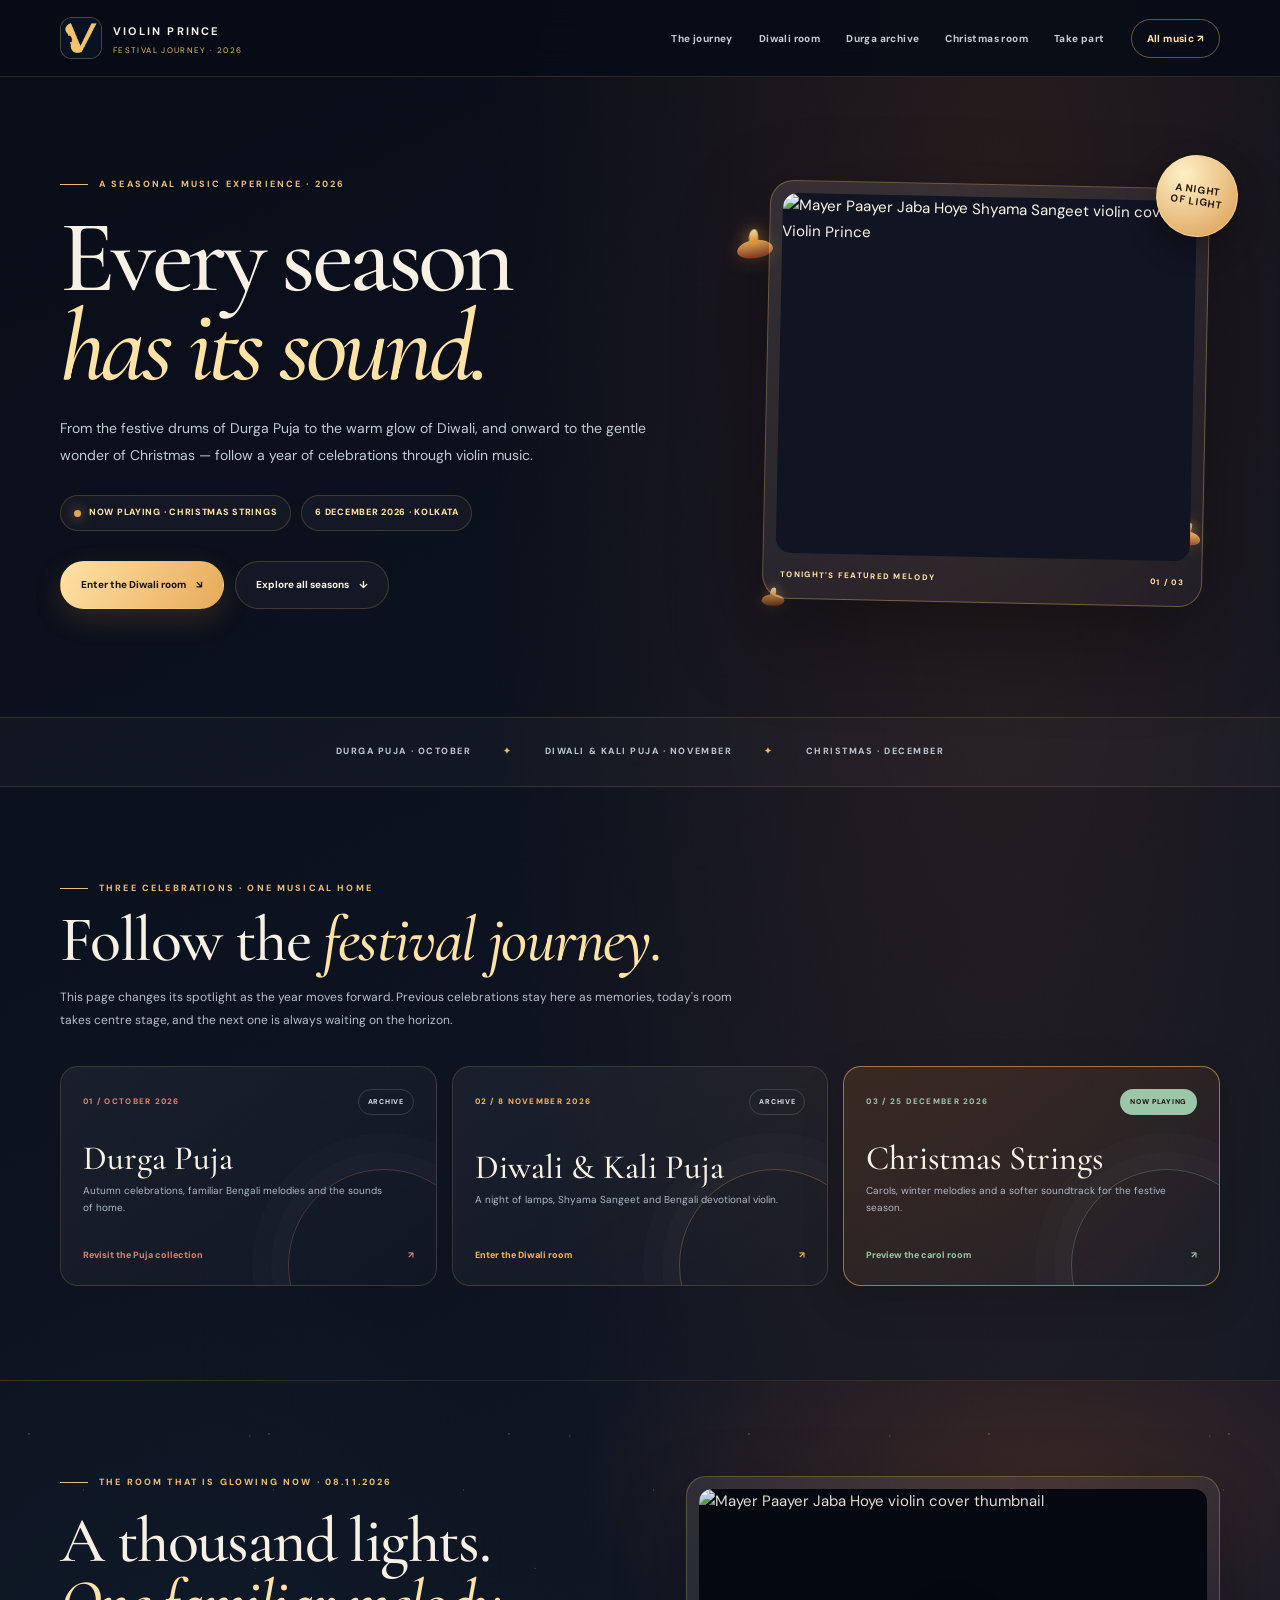
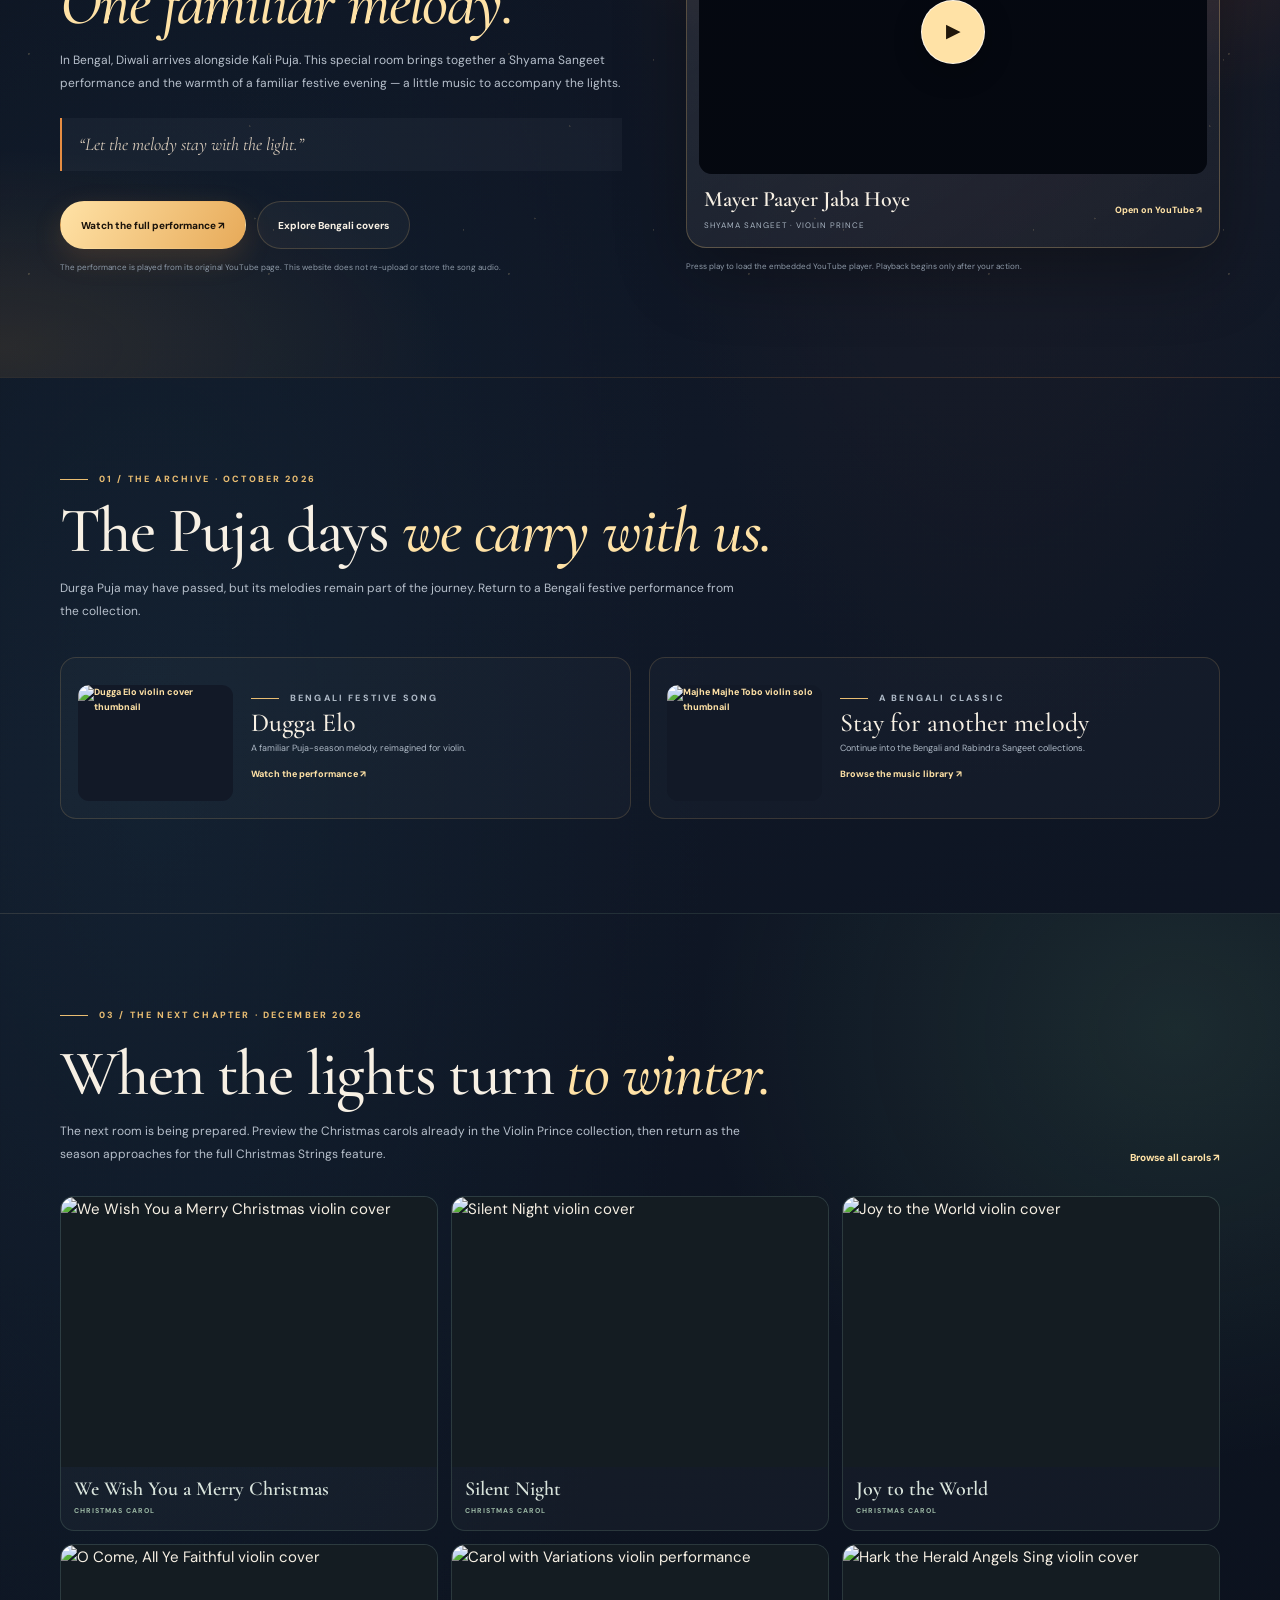
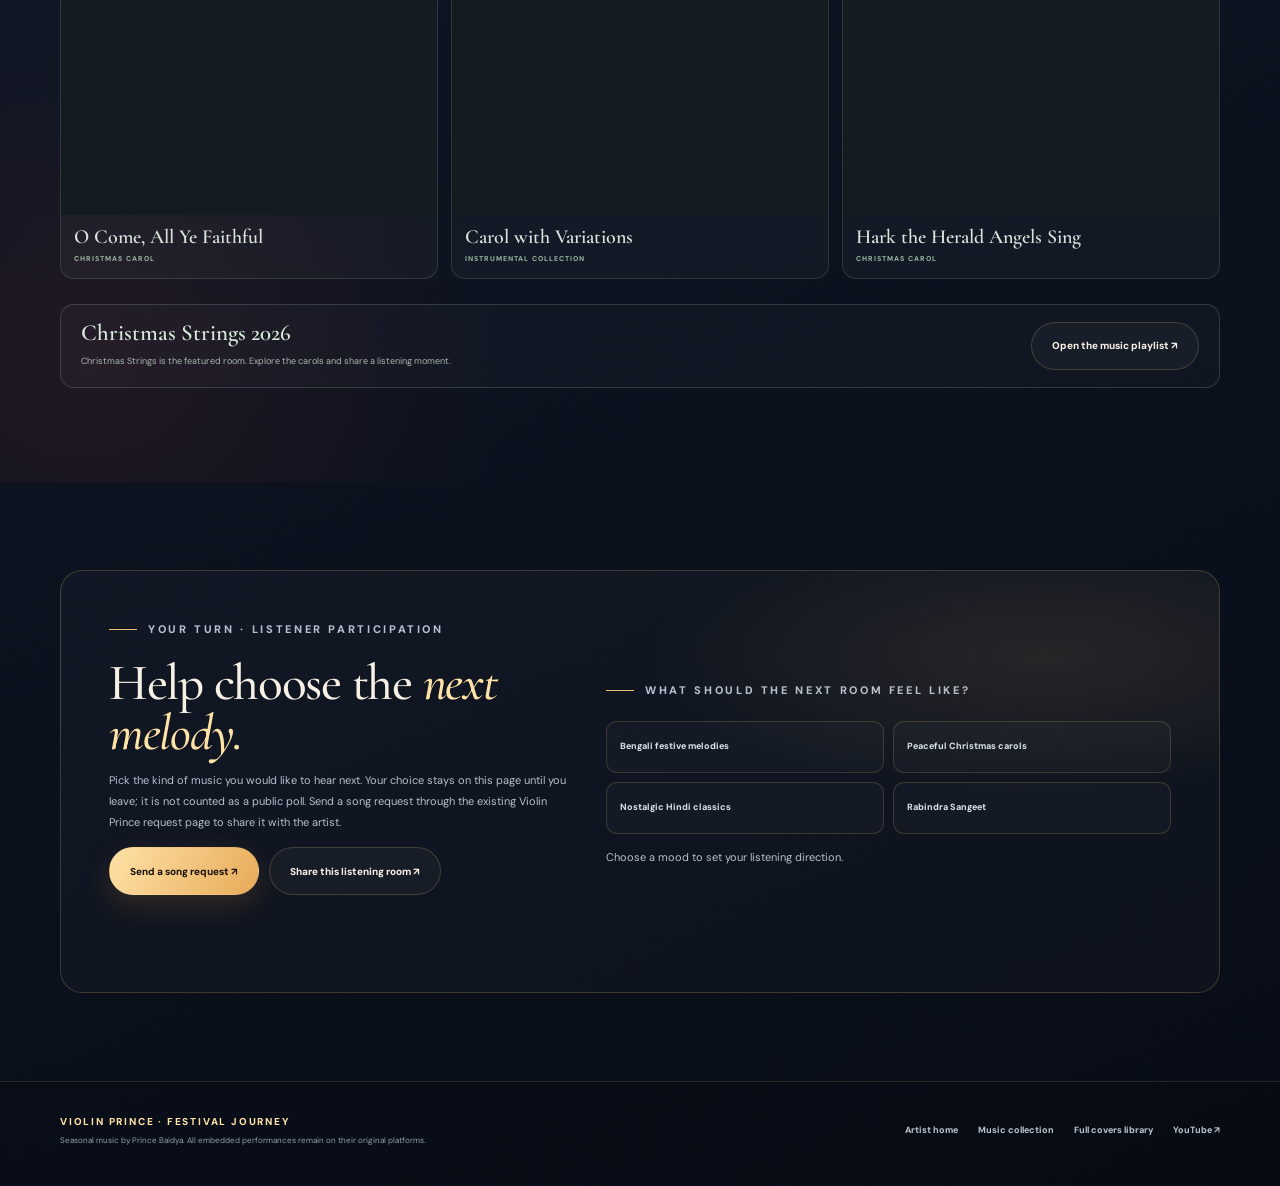
==== festivals/index.html @ 1a795ad0 "Create seasonal Festival Journey page" ====
<!doctype html>
<html lang="en">
<head>
  <meta charset="utf-8">
  <meta name="viewport" content="width=device-width, initial-scale=1">
  <meta name="theme-color" content="#090d18">
  <meta name="description" content="A seasonal music journey by Violin Prince. Revisit Durga Puja melodies, celebrate Diwali and Kali Puja with Bengali violin music, and explore the Christmas carol room.">
  <meta name="robots" content="index,follow,max-image-preview:large">
  <link rel="canonical" href="https://baidyaprince69-web.github.io/festivals/">
  <link rel="icon" type="image/png" href="/favicon.png">
  <link rel="apple-touch-icon" href="/apple-touch-icon.png">
  <meta property="og:type" content="website">
  <meta property="og:site_name" content="Violin Prince">
  <meta property="og:title" content="Festival Journey 2026 | Violin Prince">
  <meta property="og:description" content="From the drums of Durga Puja to the glow of Diwali and the warmth of Christmas — seasonal music by Violin Prince.">
  <meta property="og:url" content="https://baidyaprince69-web.github.io/festivals/">
  <meta property="og:image" content="https://baidyaprince69-web.github.io/assets/violin-prince-silhouette-hero.webp">
  <meta name="twitter:card" content="summary_large_image">
  <meta name="twitter:title" content="Festival Journey 2026 | Violin Prince">
  <meta name="twitter:description" content="Seasonal violin performances, festival collections and a listening room that changes through the year.">
  <meta name="twitter:image" content="https://baidyaprince69-web.github.io/assets/violin-prince-silhouette-hero.webp">
  <title>Festival Journey 2026 | Violin Prince</title>
  <link rel="preconnect" href="https://fonts.googleapis.com">
  <link rel="preconnect" href="https://fonts.gstatic.com" crossorigin>
  <link href="https://fonts.googleapis.com/css2?family=Cormorant+Garamond:wght@400;500;600;700&family=DM+Sans:wght@400;500;600;700;800&display=swap" rel="stylesheet">
  <script type="application/ld+json">
  {
    "@context": "https://schema.org",
    "@type": "CollectionPage",
    "name": "Festival Journey 2026",
    "description": "A seasonal collection of festival-themed violin performances by Violin Prince.",
    "url": "https://baidyaprince69-web.github.io/festivals/",
    "isPartOf": {
      "@type": "WebSite",
      "name": "Violin Prince",
      "url": "https://baidyaprince69-web.github.io/"
    },
    "about": {
      "@type": "Person",
      "name": "Prince Baidya",
      "alternateName": "Violin Prince",
      "url": "https://baidyaprince69-web.github.io/"
    }
  }
  </script>
  <style>
    :root {
      color-scheme: dark;
      --ink: #090d18;
      --ink-soft: #101827;
      --panel: rgba(18, 27, 42, .78);
      --gold: #e9bd72;
      --gold-bright: #ffe2a6;
      --cream: #f7f0e4;
      --muted: #b7c0cc;
      --line: rgba(233, 189, 114, .2);
      --saffron: #e78d42;
      --red: #c75d48;
      --green: #7fa98b;
      --serif: "Cormorant Garamond", Georgia, serif;
      --sans: "DM Sans", Arial, sans-serif;
      --wrap: min(1160px, calc(100% - 44px));
    }
    * { box-sizing: border-box; }
    html { scroll-behavior: smooth; scroll-padding-top: 94px; }
    body {
      min-width: 320px;
      margin: 0;
      overflow-x: hidden;
      color: var(--cream);
      background:
        radial-gradient(ellipse at 78% 7%, rgba(167, 86, 38, .18), transparent 32rem),
        radial-gradient(ellipse at 12% 54%, rgba(39, 86, 108, .15), transparent 35rem),
        linear-gradient(155deg, #090d18 0%, #101827 48%, #080d17 100%);
      font: 15px/1.7 var(--sans);
    }
    a { color: inherit; }
    button { font: inherit; }
    img { display: block; max-width: 100%; }
    .wrap { width: var(--wrap); margin-inline: auto; }
    .skip-link {
      position: absolute; left: 12px; top: -55px; z-index: 100;
      padding: 10px 14px; border-radius: 8px; color: #15100a; background: var(--gold-bright);
    }
    .skip-link:focus { top: 12px; }
    .site-header {
      position: sticky; top: 0; z-index: 50;
      border-bottom: 1px solid rgba(233,189,114,.15);
      background: rgba(7, 12, 22, .88);
      backdrop-filter: blur(16px);
    }
    .header-inner {
      width: var(--wrap); min-height: 76px; margin: auto;
      display: flex; align-items: center; justify-content: space-between; gap: 20px;
    }
    .brand {
      display: inline-flex; align-items: center; gap: 11px;
      color: var(--cream); text-decoration: none; white-space: nowrap;
    }
    .brand img {
      width: 42px; height: 42px; object-fit: contain;
      border: 1px solid rgba(233,189,114,.3); border-radius: 12px;
      background: #0b1525;
    }
    .brand strong { font-size: 11px; letter-spacing: .2em; }
    .brand small { display: block; margin-top: 1px; color: var(--gold); font-size: 8px; letter-spacing: .17em; text-transform: uppercase; }
    .nav { display: flex; align-items: center; gap: clamp(12px, 2.1vw, 26px); }
    .nav a {
      color: #c3cbd4; font-size: 10px; font-weight: 800; letter-spacing: .04em;
      text-decoration: none; transition: color .2s ease;
    }
    .nav a:hover, .nav a:focus-visible { color: var(--gold-bright); }
    .nav .nav-cta {
      padding: 10px 15px; border: 1px solid rgba(233,189,114,.42); border-radius: 999px;
      color: var(--gold-bright);
    }
    .menu-toggle {
      display: none; width: 42px; height: 42px;
      border: 1px solid var(--line); border-radius: 50%;
      color: var(--gold-bright); background: transparent; cursor: pointer;
    }
    .hero {
      position: relative; min-height: 640px; padding: 88px 0 96px;
      display: grid; grid-template-columns: minmax(0, 1.1fr) minmax(330px, .9fr);
      align-items: center; gap: clamp(34px, 6vw, 86px);
    }
    .hero::before {
      content: ""; position: absolute; inset: 0 -18vw;
      z-index: -1; opacity: .16; pointer-events: none;
      background: url("/assets/violin-prince-silhouette-hero.webp") 80% 35% / min(65vw, 760px) auto no-repeat;
      mask-image: linear-gradient(90deg, transparent 15%, #000 68%, transparent 100%);
    }
    .eyebrow {
      display: flex; align-items: center; gap: 11px;
      margin: 0 0 20px; color: var(--gold);
      font-size: 9px; font-weight: 800; letter-spacing: .24em; text-transform: uppercase;
    }
    .eyebrow::before { content: ""; width: 28px; height: 1px; background: var(--gold); }
    h1, h2, h3 { font-family: var(--serif); font-weight: 500; }
    h1 {
      max-width: 760px; margin: 0;
      font-size: clamp(62px, 8vw, 104px); line-height: .87; letter-spacing: -.045em;
    }
    h1 em, h2 em { color: var(--gold-bright); font-weight: 500; }
    .hero-copy > p:not(.eyebrow) {
      max-width: 630px; margin: 24px 0 0;
      color: #c2cbd4; font-size: 14px; line-height: 1.95;
    }
    .status-row { display: flex; flex-wrap: wrap; align-items: center; gap: 10px; margin-top: 26px; }
    .status-pill, .date-pill {
      display: inline-flex; align-items: center; gap: 8px;
      padding: 9px 13px; border: 1px solid var(--line); border-radius: 999px;
      color: var(--gold-bright); background: rgba(255,255,255,.035);
      font-size: 9px; font-weight: 800; letter-spacing: .08em; text-transform: uppercase;
    }
    .status-dot {
      width: 7px; height: 7px; border-radius: 50%;
      background: #e7a451; box-shadow: 0 0 13px rgba(231,164,81,.85);
    }
    .hero-actions { display: flex; flex-wrap: wrap; gap: 11px; margin-top: 30px; }
    .button {
      min-height: 48px; display: inline-flex; align-items: center; justify-content: center; gap: 10px;
      padding: 0 20px; border: 1px solid var(--line); border-radius: 999px;
      color: var(--cream); background: rgba(255,255,255,.035);
      font-size: 10px; font-weight: 800; text-decoration: none;
      transition: transform .2s ease, border-color .2s ease, background .2s ease;
    }
    .button:hover { transform: translateY(-2px); border-color: rgba(255,226,166,.65); }
    .button-primary {
      color: #1a130b; border-color: transparent;
      background: linear-gradient(120deg, #ffe2a6, #e7aa59);
      box-shadow: 0 10px 28px rgba(206,135,58,.19);
    }
    .hero-art {
      position: relative; min-height: 440px; display: grid; place-items: center;
      isolation: isolate;
    }
    .hero-art::before {
      content: ""; position: absolute; width: 330px; height: 330px; border-radius: 50%;
      background: radial-gradient(circle, rgba(237,157,75,.22), rgba(237,157,75,.04) 48%, transparent 70%);
      filter: blur(10px); z-index: -1;
    }
    .hero-art-frame {
      position: relative; width: min(100%, 440px); padding: 12px;
      border: 1px solid rgba(233,189,114,.34); border-radius: 24px;
      background: linear-gradient(145deg, rgba(255,255,255,.11), rgba(255,255,255,.025));
      box-shadow: 0 34px 90px rgba(0,0,0,.38);
      transform: rotate(1.2deg);
    }
    .hero-art-frame img {
      width: 100%; aspect-ratio: 4 / 3; object-fit: cover;
      border-radius: 15px; background: #151827;
      filter: saturate(.86) contrast(1.04);
    }
    .hero-art-caption {
      display: flex; justify-content: space-between; gap: 12px; align-items: center;
      padding: 15px 5px 4px; color: var(--gold-bright);
      font-size: 8px; font-weight: 800; letter-spacing: .16em; text-transform: uppercase;
    }
    .art-stamp {
      position: absolute; top: -18px; right: -18px; z-index: 3;
      width: 82px; height: 82px; display: grid; place-items: center;
      border: 1px solid rgba(255,226,166,.55); border-radius: 50%;
      color: #25170b; background: radial-gradient(circle at 30% 25%, #fff0c5, #d99a4f);
      box-shadow: 0 12px 30px rgba(0,0,0,.3);
      font: 700 10px/1.25 var(--sans); letter-spacing: .08em; text-align: center;
      transform: rotate(8deg);
    }
    .lamp {
      position: absolute; z-index: -1; width: 44px; height: 22px;
      border-radius: 50% 50% 46% 46% / 55% 55% 45% 45%;
      background: linear-gradient(180deg, #f2b35d, #8c3d23);
      box-shadow: 0 0 24px rgba(243,153,66,.28);
    }
    .lamp::before {
      content: ""; position: absolute; left: 50%; bottom: 13px;
      width: 12px; height: 22px; transform: translateX(-50%);
      border-radius: 70% 30% 65% 35%;
      background: linear-gradient(180deg, #fff1bd, #f5a43c 65%, rgba(245,164,60,0));
      filter: drop-shadow(0 0 10px rgba(255,175,74,.8));
      transform-origin: 50% 90%; animation: flicker 2.3s ease-in-out infinite alternate;
    }
    .lamp-one { left: 0; top: 65px; transform: scale(.82) rotate(-8deg); }
    .lamp-two { right: 12px; bottom: 64px; transform: scale(.65) rotate(9deg); }
    .lamp-three { left: 18px; bottom: 2px; transform: scale(.52); opacity: .8; }
    @keyframes flicker { from { rotate: -5deg; opacity: .82; } to { rotate: 7deg; opacity: 1; } }
    .season-strip {
      border-top: 1px solid rgba(233,189,114,.15);
      border-bottom: 1px solid rgba(233,189,114,.15);
      background: rgba(255,255,255,.025);
    }
    .season-strip-inner {
      min-height: 68px; display: flex; flex-wrap: wrap; align-items: center; justify-content: center;
      gap: 11px 32px; color: #bbc5d0;
      font-size: 9px; font-weight: 800; letter-spacing: .17em; text-transform: uppercase;
    }
    .season-strip-inner span + span::before { content: "✦"; margin-right: 32px; color: var(--gold); }
    .section { padding: 94px 0; }
    .section-heading {
      display: flex; justify-content: space-between; align-items: end; gap: 24px;
      margin-bottom: 34px;
    }
    .section-heading .eyebrow { margin-bottom: 13px; }
    h2 { margin: 0; font-size: clamp(42px, 5vw, 66px); line-height: .97; letter-spacing: -.025em; }
    .section-intro { max-width: 680px; margin: 15px 0 0; color: var(--muted); font-size: 12px; line-height: 1.9; }
    .text-link { color: var(--gold-bright); font-size: 10px; font-weight: 800; text-decoration: none; white-space: nowrap; }
    .text-link:hover { text-decoration: underline; text-underline-offset: 4px; }
    .journey-grid { display: grid; grid-template-columns: repeat(3, minmax(0, 1fr)); gap: 15px; }
    .journey-card {
      position: relative; min-height: 220px; overflow: hidden;
      display: flex; flex-direction: column; justify-content: space-between;
      padding: 22px; border: 1px solid rgba(233,189,114,.18); border-radius: 18px;
      background: linear-gradient(145deg, rgba(255,255,255,.055), rgba(255,255,255,.015));
      text-decoration: none; transition: transform .22s ease, border-color .22s ease, background .22s ease;
    }
    .journey-card:hover { transform: translateY(-4px); border-color: rgba(233,189,114,.5); }
    .journey-card[data-room="durga"] { --room-accent: #d88472; }
    .journey-card[data-room="diwali"] { --room-accent: #f0b45f; }
    .journey-card[data-room="christmas"] { --room-accent: #9bc6a7; }
    .journey-card::after {
      content: ""; position: absolute; right: -44px; bottom: -76px; width: 190px; height: 190px;
      border: 1px solid color-mix(in srgb, var(--room-accent) 28%, transparent);
      border-radius: 50%; box-shadow: 0 0 0 17px rgba(255,255,255,.012), 0 0 0 36px rgba(255,255,255,.01);
      pointer-events: none;
    }
    .journey-card .room-kicker {
      display: flex; align-items: center; justify-content: space-between; gap: 12px;
      color: var(--room-accent); font-size: 8px; font-weight: 800; letter-spacing: .16em; text-transform: uppercase;
    }
    .room-status {
      padding: 6px 9px; border: 1px solid rgba(255,255,255,.14); border-radius: 999px;
      color: #d7dee5; font-size: 7px; letter-spacing: .1em;
    }
    .journey-card h3 { max-width: 290px; margin: 18px 0 7px; font-size: 34px; line-height: .98; }
    .journey-card p { max-width: 310px; margin: 0; color: #aeb9c6; font-size: 10px; line-height: 1.7; }
    .journey-card .room-footer {
      position: relative; z-index: 1; display: flex; justify-content: space-between; align-items: center; gap: 10px;
      margin-top: 22px; color: var(--room-accent); font-size: 9px; font-weight: 800;
    }
    .journey-card.is-current {
      border-color: rgba(240,180,95,.58);
      background: linear-gradient(145deg, rgba(156,91,40,.23), rgba(255,255,255,.025));
      box-shadow: 0 14px 44px rgba(0,0,0,.16);
    }
    .journey-card.is-current .room-status { color: #1a130b; border-color: transparent; background: var(--room-accent); }
    .diwali-room {
      position: relative; overflow: hidden;
      background:
        radial-gradient(ellipse at 82% 18%, rgba(199,93,52,.18), transparent 30rem),
        radial-gradient(ellipse at 0% 95%, rgba(220,151,65,.12), transparent 28rem);
      border-top: 1px solid rgba(230,161,78,.13);
      border-bottom: 1px solid rgba(230,161,78,.13);
    }
    .diwali-room::before {
      content: ""; position: absolute; inset: 0; opacity: .22; pointer-events: none;
      background-image: radial-gradient(2px 2px at 12% 24%, rgba(255,222,159,.8) 45%, transparent 55%),
                        radial-gradient(2px 2px at 78% 19%, rgba(255,222,159,.65) 45%, transparent 55%),
                        radial-gradient(1.5px 1.5px at 44% 64%, rgba(255,222,159,.8) 45%, transparent 55%),
                        radial-gradient(2px 2px at 91% 75%, rgba(255,222,159,.7) 45%, transparent 55%);
      background-size: 240px 220px, 320px 290px, 190px 170px, 280px 250px;
      animation: shimmer 18s linear infinite;
    }
    @keyframes shimmer { to { background-position: 240px 220px, -320px 290px, 190px -170px, -280px -250px; } }
    .diwali-layout { position: relative; display: grid; grid-template-columns: minmax(0, 1fr) minmax(310px, .95fr); gap: clamp(28px, 5vw, 70px); align-items: center; }
    .diwali-copy h2 { max-width: 560px; }
    .diwali-copy .section-intro { max-width: 560px; }
    .festival-note {
      margin-top: 23px; padding: 14px 17px;
      border-left: 2px solid var(--saffron);
      color: #d6c9b9; background: rgba(255,255,255,.035);
      font: italic 18px/1.4 var(--serif);
    }
    .feature-video {
      padding: 12px; border: 1px solid rgba(233,189,114,.28); border-radius: 20px;
      background: linear-gradient(145deg, rgba(255,255,255,.09), rgba(255,255,255,.025));
      box-shadow: 0 25px 70px rgba(0,0,0,.3);
    }
    .video-shell {
      position: relative; overflow: hidden; aspect-ratio: 16 / 9;
      border-radius: 13px; background: #050811;
    }
    .video-shell img { width: 100%; height: 100%; object-fit: cover; }
    .video-shell button {
      position: absolute; inset: 0; width: 100%; height: 100%;
      display: grid; place-items: center; border: 0; color: white;
      background: linear-gradient(0deg, rgba(4,8,14,.52), rgba(4,8,14,.06));
      cursor: pointer;
    }
    .play-mark {
      width: 64px; height: 64px; display: grid; place-items: center;
      border: 1px solid rgba(255,255,255,.72); border-radius: 50%;
      color: #20160a; background: var(--gold-bright); font-size: 19px;
      box-shadow: 0 8px 28px rgba(0,0,0,.28);
      transition: transform .2s ease;
    }
    .video-shell button:hover .play-mark { transform: scale(1.08); }
    .video-shell iframe { position: absolute; inset: 0; width: 100%; height: 100%; border: 0; }
    .video-caption { display: flex; justify-content: space-between; flex-wrap: wrap; gap: 10px; padding: 14px 5px 3px; }
    .video-caption strong { font: 600 22px/1.05 var(--serif); }
    .video-caption small { display: block; margin-top: 4px; color: #a8b4c1; font-size: 8px; letter-spacing: .12em; text-transform: uppercase; }
    .video-caption a { align-self: center; color: var(--gold-bright); font-size: 9px; font-weight: 800; text-decoration: none; }
    .side-note { margin-top: 12px; color: #8e9aa8; font-size: 8px; line-height: 1.7; }
    .archive-grid { display: grid; grid-template-columns: minmax(0, 1fr) minmax(0, 1fr); gap: 18px; }
    .archive-card {
      display: grid; grid-template-columns: 155px minmax(0, 1fr); gap: 18px; align-items: center;
      padding: 17px; border: 1px solid rgba(233,189,114,.17); border-radius: 16px;
      background: rgba(255,255,255,.025);
    }
    .archive-thumb { position: relative; overflow: hidden; border-radius: 11px; aspect-ratio: 4 / 3; background: #121927; }
    .archive-thumb img { width: 100%; height: 100%; object-fit: cover; }
    .archive-card h3 { margin: 4px 0 6px; font-size: 26px; line-height: .98; }
    .archive-card p { margin: 0; color: #aeb9c6; font-size: 9px; line-height: 1.7; }
    .archive-card a { display: inline-block; margin-top: 10px; color: var(--gold-bright); font-size: 9px; font-weight: 800; text-decoration: none; }
    .carol-room {
      position: relative; overflow: hidden;
      background:
        radial-gradient(ellipse at 92% 10%, rgba(83,131,100,.2), transparent 30rem),
        radial-gradient(ellipse at 7% 90%, rgba(142,54,61,.16), transparent 26rem);
      border-top: 1px solid rgba(146,190,157,.14);
    }
    .carol-heading { display: flex; justify-content: space-between; align-items: end; gap: 22px; }
    .carol-list { display: grid; grid-template-columns: repeat(3, minmax(0, 1fr)); gap: 13px; margin-top: 30px; }
    .carol-card {
      overflow: hidden; border: 1px solid rgba(147,190,157,.18); border-radius: 14px;
      background: rgba(255,255,255,.03); text-decoration: none;
      transition: transform .2s ease, border-color .2s ease;
    }
    .carol-card:hover { transform: translateY(-3px); border-color: rgba(177,218,185,.48); }
    .carol-card img { width: 100%; aspect-ratio: 16 / 9; object-fit: cover; background: #141c22; }
    .carol-card span { display: block; padding: 12px 13px 14px; color: #d9e4dc; font: 600 20px/1.05 var(--serif); }
    .carol-card small { display: block; margin-top: 6px; color: #99b5a2; font: 800 7px/1.4 var(--sans); letter-spacing: .14em; text-transform: uppercase; }
    .soon-banner {
      display: flex; flex-wrap: wrap; justify-content: space-between; align-items: center; gap: 15px;
      margin-top: 25px; padding: 17px 20px; border: 1px solid rgba(147,190,157,.22); border-radius: 14px;
      background: rgba(255,255,255,.025);
    }
    .soon-banner strong { color: #d8eadc; font: 600 23px/1 var(--serif); }
    .soon-banner p { margin: 5px 0 0; color: #a8b8ad; font-size: 9px; }
    .guest-section { padding: 88px 0; }
    .guest-panel {
      display: grid; grid-template-columns: minmax(0, .9fr) minmax(0, 1.1fr); gap: 35px; align-items: center;
      padding: clamp(24px, 5vw, 48px); border: 1px solid rgba(233,189,114,.22); border-radius: 22px;
      background:
        radial-gradient(ellipse at 85% 20%, rgba(233,189,114,.1), transparent 25rem),
        rgba(255,255,255,.025);
    }
    .guest-panel h2 { font-size: clamp(38px, 4vw, 54px); }
    .guest-panel p { color: var(--muted); font-size: 11px; line-height: 1.9; }
    .mood-options { display: grid; grid-template-columns: repeat(2, minmax(0, 1fr)); gap: 9px; }
    .mood-option {
      min-height: 52px; padding: 11px 13px;
      border: 1px solid rgba(233,189,114,.18); border-radius: 11px;
      color: #d9e1e9; background: rgba(255,255,255,.025);
      font-size: 9px; font-weight: 800; text-align: left; cursor: pointer;
      transition: border-color .2s ease, background .2s ease;
    }
    .mood-option[aria-pressed="true"] { border-color: rgba(255,226,166,.6); color: var(--gold-bright); background: rgba(233,189,114,.1); }
    .mood-result { min-height: 36px; margin: 13px 0 0; color: #c8d2dc; font-size: 9px; }
    .guest-actions { display: flex; flex-wrap: wrap; gap: 10px; margin-top: 15px; }
    .site-footer { padding: 31px 0 38px; border-top: 1px solid rgba(233,189,114,.14); background: rgba(0,0,0,.12); }
    .footer-inner { display: flex; flex-wrap: wrap; justify-content: space-between; align-items: center; gap: 17px; }
    .footer-brand { color: var(--gold-bright); font-size: 10px; font-weight: 800; letter-spacing: .18em; }
    .footer-inner p { margin: 4px 0 0; color: #91a0af; font-size: 8px; }
    .footer-links { display: flex; flex-wrap: wrap; gap: 13px 20px; }
    .footer-links a { color: #bdc7d1; font-size: 9px; font-weight: 700; text-decoration: none; }
    .footer-links a:hover { color: var(--gold-bright); }
    .sr-only { position: absolute; width: 1px; height: 1px; padding: 0; margin: -1px; overflow: hidden; clip: rect(0,0,0,0); white-space: nowrap; border: 0; }
    :focus-visible { outline: 2px solid var(--gold-bright); outline-offset: 4px; }
    @media (max-width: 900px) {
      .nav { gap: 12px; }
      .nav a { font-size: 9px; }
      .hero { grid-template-columns: minmax(0,1fr) minmax(280px,.8fr); gap: 30px; }
      .diwali-layout { grid-template-columns: minmax(0,1fr) minmax(285px,.9fr); }
      .journey-card { padding: 18px; }
      .journey-card h3 { font-size: 30px; }
      .archive-card { grid-template-columns: 120px minmax(0,1fr); }
    }
    @media (max-width: 720px) {
      .header-inner { min-height: 68px; }
      .menu-toggle { display: inline-grid; place-items: center; }
      .nav {
        position: absolute; top: calc(100% + 1px); left: 0; right: 0;
        display: none; align-items: stretch; flex-direction: column; gap: 0;
        padding: 8px 22px 16px; border-bottom: 1px solid var(--line);
        background: rgba(7,12,22,.98);
      }
      .nav.is-open { display: flex; }
      .nav a { padding: 12px 4px; font-size: 11px; }
      .nav .nav-cta { margin-top: 6px; padding: 12px 14px; text-align: center; }
      .hero { min-height: 0; grid-template-columns: 1fr; padding: 66px 0 72px; }
      .hero-art { min-height: 315px; }
      .hero-art-frame { width: min(88%, 420px); }
      .art-stamp { right: -5px; width: 70px; height: 70px; }
      h1 { font-size: clamp(58px, 15vw, 84px); }
      .section { padding: 70px 0; }
      .section-heading, .carol-heading { display: block; }
      .section-heading .text-link { display: inline-block; margin-top: 16px; }
      .journey-grid { grid-template-columns: 1fr; }
      .journey-card { min-height: 190px; }
      .diwali-layout { grid-template-columns: 1fr; }
      .archive-grid { grid-template-columns: 1fr; }
      .carol-list { grid-template-columns: repeat(2, minmax(0,1fr)); }
      .guest-panel { grid-template-columns: 1fr; }
      .season-strip-inner { gap: 9px 16px; padding: 17px 0; }
      .season-strip-inner span + span::before { margin-right: 16px; }
    }
    @media (max-width: 440px) {
      :root { --wrap: min(100% - 30px, 1160px); }
      .brand img { width: 37px; height: 37px; }
      .brand strong { font-size: 10px; }
      .status-pill, .date-pill { font-size: 8px; }
      .archive-card { grid-template-columns: 1fr; }
      .archive-thumb { aspect-ratio: 16 / 9; }
      .carol-list { grid-template-columns: 1fr 1fr; gap: 9px; }
      .carol-card span { padding: 10px; font-size: 17px; }
      .mood-options { grid-template-columns: 1fr; }
      .footer-inner { align-items: flex-start; flex-direction: column; }
    }
    @media (prefers-reduced-motion: reduce) {
      *, *::before, *::after {
        scroll-behavior: auto !important;
        animation-duration: .01ms !important;
        animation-iteration-count: 1 !important;
        transition-duration: .01ms !important;
      }
    }
  </style>
</head>
<body>
  <a class="skip-link" href="#main">Skip to content</a>
  <header class="site-header">
    <div class="header-inner">
      <a class="brand" href="/" aria-label="Violin Prince home">
        <img src="/favicon.png" width="42" height="42" alt="">
        <span><strong>VIOLIN PRINCE</strong><small>Festival Journey · 2026</small></span>
      </a>
      <button class="menu-toggle" id="menuToggle" type="button" aria-expanded="false" aria-controls="primaryNav" aria-label="Open navigation">☰</button>
      <nav class="nav" id="primaryNav" aria-label="Main navigation">
        <a href="#journey">The journey</a>
        <a href="#diwali">Diwali room</a>
        <a href="#durga">Durga archive</a>
        <a href="#christmas">Christmas room</a>
        <a href="#guest">Take part</a>
        <a class="nav-cta" href="/violin-prince-website/">All music ↗</a>
      </nav>
    </div>
  </header>

  <main id="main">
    <section class="hero wrap" aria-labelledby="heroTitle">
      <div class="hero-copy">
        <p class="eyebrow">A seasonal music experience · 2026</p>
        <h1 id="heroTitle">Every season<br><em>has its sound.</em></h1>
        <p>From the festive drums of Durga Puja to the warm glow of Diwali, and onward to the gentle wonder of Christmas — follow a year of celebrations through violin music.</p>
        <div class="status-row">
          <span class="status-pill"><span class="status-dot" aria-hidden="true"></span><span id="seasonStatus">Now playing · Diwali &amp; Kali Puja</span></span>
          <span class="date-pill" id="todayDate">8 November 2026 · Kolkata</span>
        </div>
        <div class="hero-actions">
          <a class="button button-primary" href="#diwali">Enter the Diwali room <span aria-hidden="true">↘</span></a>
          <a class="button" href="#journey">Explore all seasons <span aria-hidden="true">↓</span></a>
        </div>
      </div>
      <div class="hero-art" aria-label="Diwali-inspired artwork with warm festival lights">
        <span class="lamp lamp-one" aria-hidden="true"></span>
        <span class="lamp lamp-two" aria-hidden="true"></span>
        <span class="lamp lamp-three" aria-hidden="true"></span>
        <div class="hero-art-frame">
          <img src="https://i.ytimg.com/vi/pijJjHjaYD4/hqdefault.jpg" width="480" height="360" alt="Mayer Paayer Jaba Hoye Shyama Sangeet violin cover by Violin Prince" fetchpriority="high">
          <div class="hero-art-caption"><span>Tonight's featured melody</span><span>01 / 03</span></div>
        </div>
        <div class="art-stamp" aria-hidden="true">A NIGHT<br>OF LIGHT</div>
      </div>
    </section>

    <div class="season-strip" aria-label="Festival sequence">
      <div class="season-strip-inner wrap">
        <span>Durga Puja · October</span>
        <span>Diwali &amp; Kali Puja · November</span>
        <span>Christmas · December</span>
      </div>
    </div>

    <section class="section wrap" id="journey" aria-labelledby="journeyTitle">
      <div class="section-heading">
        <div>
          <p class="eyebrow">Three celebrations · One musical home</p>
          <h2 id="journeyTitle">Follow the <em>festival journey.</em></h2>
          <p class="section-intro">This page changes its spotlight as the year moves forward. Previous celebrations stay here as memories, today's room takes centre stage, and the next one is always waiting on the horizon.</p>
        </div>
      </div>
      <div class="journey-grid">
        <a class="journey-card" data-room="durga" id="durgaCard" href="#durga">
          <div class="room-kicker"><span>01 / October 2026</span><span class="room-status" id="durgaStatus">Archive</span></div>
          <div><h3>Durga Puja</h3><p>Autumn celebrations, familiar Bengali melodies and the sounds of home.</p></div>
          <div class="room-footer"><span>Revisit the Puja collection</span><span aria-hidden="true">↗</span></div>
        </a>
        <a class="journey-card is-current" data-room="diwali" id="diwaliCard" href="#diwali">
          <div class="room-kicker"><span>02 / 8 November 2026</span><span class="room-status" id="diwaliStatus">Now playing</span></div>
          <div><h3>Diwali &amp; Kali Puja</h3><p>A night of lamps, Shyama Sangeet and Bengali devotional violin.</p></div>
          <div class="room-footer"><span>Enter the Diwali room</span><span aria-hidden="true">↗</span></div>
        </a>
        <a class="journey-card" data-room="christmas" id="christmasCard" href="#christmas">
          <div class="room-kicker"><span>03 / 25 December 2026</span><span class="room-status" id="christmasStatus">Coming next</span></div>
          <div><h3>Christmas Strings</h3><p>Carols, winter melodies and a softer soundtrack for the festive season.</p></div>
          <div class="room-footer"><span>Preview the carol room</span><span aria-hidden="true">↗</span></div>
        </a>
      </div>
    </section>

    <section class="section diwali-room" id="diwali" aria-labelledby="diwaliTitle">
      <div class="wrap diwali-layout">
        <div class="diwali-copy">
          <p class="eyebrow">The room that is glowing now · 08.11.2026</p>
          <h2 id="diwaliTitle">A thousand lights.<br><em>One familiar melody.</em></h2>
          <p class="section-intro">In Bengal, Diwali arrives alongside Kali Puja. This special room brings together a Shyama Sangeet performance and the warmth of a familiar festive evening — a little music to accompany the lights.</p>
          <div class="festival-note">“Let the melody stay with the light.”</div>
          <div class="hero-actions">
            <a class="button button-primary" href="https://www.youtube.com/watch?v=pijJjHjaYD4" target="_blank" rel="noopener noreferrer">Watch the full performance ↗</a>
            <a class="button" href="/violin-prince-website/covers/">Explore Bengali covers</a>
          </div>
          <p class="side-note">The performance is played from its original YouTube page. This website does not re-upload or store the song audio.</p>
        </div>
        <div>
          <div class="feature-video">
            <div class="video-shell" data-video-id="pijJjHjaYD4" data-video-title="Mayer Paayer Jaba Hoye">
              <img src="https://i.ytimg.com/vi/pijJjHjaYD4/hqdefault.jpg" width="480" height="360" alt="Mayer Paayer Jaba Hoye violin cover thumbnail" loading="lazy">
              <button type="button" aria-label="Play Mayer Paayer Jaba Hoye on YouTube"><span class="play-mark" aria-hidden="true">▶</span></button>
            </div>
            <div class="video-caption">
              <div><strong>Mayer Paayer Jaba Hoye</strong><small>Shyama Sangeet · Violin Prince</small></div>
              <a href="https://www.youtube.com/watch?v=pijJjHjaYD4" target="_blank" rel="noopener noreferrer">Open on YouTube ↗</a>
            </div>
          </div>
          <p class="side-note">Press play to load the embedded YouTube player. Playback begins only after your action.</p>
        </div>
      </div>
    </section>

    <section class="section wrap" id="durga" aria-labelledby="durgaTitle">
      <div class="section-heading">
        <div>
          <p class="eyebrow">01 / The archive · October 2026</p>
          <h2 id="durgaTitle">The Puja days <em>we carry with us.</em></h2>
          <p class="section-intro">Durga Puja may have passed, but its melodies remain part of the journey. Return to a Bengali festive performance from the collection.</p>
        </div>
      </div>
      <div class="archive-grid">
        <article class="archive-card">
          <a class="archive-thumb" href="https://www.youtube.com/watch?v=sR8Fb1uKvFA" target="_blank" rel="noopener noreferrer" aria-label="Watch Dugga Elo on YouTube">
            <img src="https://i.ytimg.com/vi/sR8Fb1uKvFA/hqdefault.jpg" width="480" height="360" alt="Dugga Elo violin cover thumbnail" loading="lazy">
          </a>
          <div>
            <p class="eyebrow">Bengali festive song</p>
            <h3>Dugga Elo</h3>
            <p>A familiar Puja-season melody, reimagined for violin.</p>
            <a href="https://www.youtube.com/watch?v=sR8Fb1uKvFA" target="_blank" rel="noopener noreferrer">Watch the performance ↗</a>
          </div>
        </article>
        <article class="archive-card">
          <a class="archive-thumb" href="/violin-prince-website/covers/" aria-label="Browse Bengali violin covers">
            <img src="https://i.ytimg.com/vi/vAinuVKLKGE/hqdefault.jpg" width="480" height="360" alt="Majhe Majhe Tobo violin solo thumbnail" loading="lazy">
          </a>
          <div>
            <p class="eyebrow">A Bengali classic</p>
            <h3>Stay for another melody</h3>
            <p>Continue into the Bengali and Rabindra Sangeet collections.</p>
            <a href="/violin-prince-website/covers/">Browse the music library ↗</a>
          </div>
        </article>
      </div>
    </section>

    <section class="section carol-room" id="christmas" aria-labelledby="christmasTitle">
      <div class="wrap">
        <div class="carol-heading">
          <div>
            <p class="eyebrow">03 / The next chapter · December 2026</p>
            <h2 id="christmasTitle">When the lights turn <em>to winter.</em></h2>
            <p class="section-intro">The next room is being prepared. Preview the Christmas carols already in the Violin Prince collection, then return as the season approaches for the full Christmas Strings feature.</p>
          </div>
          <a class="text-link" href="/violin-prince-website/covers/">Browse all carols ↗</a>
        </div>
        <div class="carol-list">
          <a class="carol-card" href="https://www.youtube.com/watch?v=YukWK1C9ARI" target="_blank" rel="noopener noreferrer">
            <img src="https://i.ytimg.com/vi/YukWK1C9ARI/hqdefault.jpg" width="480" height="270" alt="We Wish You a Merry Christmas violin cover" loading="lazy">
            <span>We Wish You a Merry Christmas<small>Christmas carol</small></span>
          </a>
          <a class="carol-card" href="https://www.youtube.com/watch?v=7s-8ApC8AEg" target="_blank" rel="noopener noreferrer">
            <img src="https://i.ytimg.com/vi/7s-8ApC8AEg/hqdefault.jpg" width="480" height="270" alt="Silent Night violin cover" loading="lazy">
            <span>Silent Night<small>Christmas carol</small></span>
          </a>
          <a class="carol-card" href="https://www.youtube.com/watch?v=7jAmsExOIyw" target="_blank" rel="noopener noreferrer">
            <img src="https://i.ytimg.com/vi/7jAmsExOIyw/hqdefault.jpg" width="480" height="270" alt="Joy to the World violin cover" loading="lazy">
            <span>Joy to the World<small>Christmas carol</small></span>
          </a>
          <a class="carol-card" href="https://www.youtube.com/watch?v=uxx3-aH6gVU" target="_blank" rel="noopener noreferrer">
            <img src="https://i.ytimg.com/vi/uxx3-aH6gVU/hqdefault.jpg" width="480" height="270" alt="O Come, All Ye Faithful violin cover" loading="lazy">
            <span>O Come, All Ye Faithful<small>Christmas carol</small></span>
          </a>
          <a class="carol-card" href="https://www.youtube.com/watch?v=6rVuXO-xibI" target="_blank" rel="noopener noreferrer">
            <img src="https://i.ytimg.com/vi/6rVuXO-xibI/hqdefault.jpg" width="480" height="270" alt="Carol with Variations violin performance" loading="lazy">
            <span>Carol with Variations<small>Instrumental collection</small></span>
          </a>
          <a class="carol-card" href="https://www.youtube.com/watch?v=bissQ67-Az8" target="_blank" rel="noopener noreferrer">
            <img src="https://i.ytimg.com/vi/bissQ67-Az8/hqdefault.jpg" width="480" height="270" alt="Hark the Herald Angels Sing violin cover" loading="lazy">
            <span>Hark the Herald Angels Sing<small>Christmas carol</small></span>
          </a>
        </div>
        <div class="soon-banner">
          <div><strong>Christmas Strings 2026</strong><p id="christmasCountdown">The carol room preview is open. The full seasonal feature arrives on 1 December.</p></div>
          <a class="button" href="https://www.youtube.com/playlist?list=PLEDFXyyb3N80yRGNyRFUpIj97LpHietwM" target="_blank" rel="noopener noreferrer">Open the music playlist ↗</a>
        </div>
      </div>
    </section>

    <section class="guest-section wrap" id="guest" aria-labelledby="guestTitle">
      <div class="guest-panel">
        <div>
          <p class="eyebrow">Your turn · Listener participation</p>
          <h2 id="guestTitle">Help choose the <em>next melody.</em></h2>
          <p>Pick the kind of music you would like to hear next. Your choice stays on this page until you leave; it is not counted as a public poll. Send a song request through the existing Violin Prince request page to share it with the artist.</p>
          <div class="guest-actions">
            <a class="button button-primary" href="/violin-prince-website/#request">Send a song request ↗</a>
            <button class="button" id="shareButton" type="button">Share this listening room ↗</button>
          </div>
          <p class="mood-result" id="shareStatus" aria-live="polite"></p>
        </div>
        <div>
          <p class="eyebrow">What should the next room feel like?</p>
          <div class="mood-options" role="group" aria-label="Choose your next listening mood">
            <button class="mood-option" type="button" aria-pressed="false" data-mood="More Bengali festive melodies">Bengali festive melodies</button>
            <button class="mood-option" type="button" aria-pressed="false" data-mood="Peaceful Christmas carols">Peaceful Christmas carols</button>
            <button class="mood-option" type="button" aria-pressed="false" data-mood="Nostalgic Hindi classics">Nostalgic Hindi classics</button>
            <button class="mood-option" type="button" aria-pressed="false" data-mood="Rabindra Sangeet on violin">Rabindra Sangeet</button>
          </div>
          <p class="mood-result" id="moodResult" aria-live="polite">Choose a mood to set your listening direction.</p>
        </div>
      </div>
    </section>
  </main>

  <footer class="site-footer">
    <div class="wrap footer-inner">
      <div><div class="footer-brand">VIOLIN PRINCE · FESTIVAL JOURNEY</div><p>Seasonal music by Prince Baidya. All embedded performances remain on their original platforms.</p></div>
      <nav class="footer-links" aria-label="Footer navigation">
        <a href="/">Artist home</a>
        <a href="/violin-prince-website/">Music collection</a>
        <a href="/violin-prince-website/covers/">Full covers library</a>
        <a href="https://www.youtube.com/@violinprince" target="_blank" rel="noopener noreferrer">YouTube ↗</a>
      </nav>
    </div>
  </footer>

  <script>
    (function () {
      "use strict";

      var menuButton = document.getElementById("menuToggle");
      var nav = document.getElementById("primaryNav");
      if (menuButton && nav) {
        menuButton.addEventListener("click", function () {
          var isOpen = nav.classList.toggle("is-open");
          menuButton.setAttribute("aria-expanded", String(isOpen));
          menuButton.setAttribute("aria-label", isOpen ? "Close navigation" : "Open navigation");
        });
        nav.querySelectorAll("a").forEach(function (link) {
          link.addEventListener("click", function () {
            nav.classList.remove("is-open");
            menuButton.setAttribute("aria-expanded", "false");
            menuButton.setAttribute("aria-label", "Open navigation");
          });
        });
      }

      function kolkataDate() {
        var parts = new Intl.DateTimeFormat("en-CA", {
          timeZone: "Asia/Kolkata",
          year: "numeric", month: "2-digit", day: "2-digit"
        }).formatToParts(new Date());
        var values = {};
        parts.forEach(function (part) { values[part.type] = part.value; });
        return values.year + "-" + values.month + "-" + values.day;
      }

      function updateSeason() {
        var today = kolkataDate();
        var status = "Festival archive";
        var active = "";
        var christmasMessage = "The carol room preview is open. The full seasonal feature arrives on 1 December.";

        if (today >= "2026-10-17" && today <= "2026-10-21") {
          active = "durga";
          status = "Now playing · Durga Puja";
        } else if (today >= "2026-10-22" && today <= "2026-11-14") {
          active = "diwali";
          status = "Now playing · Diwali & Kali Puja";
        } else if (today >= "2026-11-15" && today <= "2026-11-30") {
          active = "christmas";
          status = "Next chapter · Christmas preview";
          christmasMessage = "The Christmas preview is open. The full seasonal feature arrives on 1 December.";
        } else if (today >= "2026-12-01" && today <= "2027-01-06") {
          active = "christmas";
          status = "Now playing · Christmas Strings";
          christmasMessage = "Christmas Strings is the featured room. Explore the carols and share a listening moment.";
        } else if (today < "2026-10-17") {
          active = "durga";
          status = "Coming this season · Durga Puja";
        } else if (today > "2027-01-06") {
          active = "christmas";
          status = "Seasonal archive · Christmas Strings";
          christmasMessage = "The Christmas room is now part of the archive. A new festival chapter will be announced here.";
        }

        document.getElementById("seasonStatus").textContent = status;
        document.getElementById("todayDate").textContent =
          new Intl.DateTimeFormat("en-IN", {
            timeZone: "Asia/Kolkata", day: "numeric", month: "long", year: "numeric"
          }).format(new Date()) + " · Kolkata";
        document.getElementById("christmasCountdown").textContent = christmasMessage;

        ["durga", "diwali", "christmas"].forEach(function (room) {
          var card = document.getElementById(room + "Card");
          if (card) card.classList.toggle("is-current", room === active);
        });
        document.getElementById("durgaStatus").textContent = active === "durga" ? "Now playing" : "Archive";
        document.getElementById("diwaliStatus").textContent = active === "diwali" ? "Now playing" : (today > "2026-11-14" ? "Archive" : "Festival special");
        document.getElementById("christmasStatus").textContent = active === "christmas" ? (today >= "2026-12-01" ? "Now playing" : "Next chapter") : "Coming next";
      }
      updateSeason();

      document.querySelectorAll(".video-shell[data-video-id]").forEach(function (shell) {
        var button = shell.querySelector("button");
        if (!button) return;
        button.addEventListener("click", function () {
          var id = shell.getAttribute("data-video-id");
          var title = shell.getAttribute("data-video-title") || "Violin Prince performance";
          var frame = document.createElement("iframe");
          frame.src = "https://www.youtube-nocookie.com/embed/" + encodeURIComponent(id) + "?autoplay=1&rel=0";
          frame.title = title + " · Violin Prince on YouTube";
          frame.loading = "lazy";
          frame.allow = "accelerometer; autoplay; clipboard-write; encrypted-media; gyroscope; picture-in-picture; web-share";
          frame.allowFullscreen = true;
          shell.replaceChildren(frame);
        });
      });

      var moodResult = document.getElementById("moodResult");
      document.querySelectorAll(".mood-option").forEach(function (button) {
        button.addEventListener("click", function () {
          document.querySelectorAll(".mood-option").forEach(function (option) {
            option.setAttribute("aria-pressed", String(option === button));
          });
          moodResult.textContent = "Your listening pick: " + button.getAttribute("data-mood") + ". Share it with a song request.";
        });
      });

      var shareButton = document.getElementById("shareButton");
      var shareStatus = document.getElementById("shareStatus");
      if (shareButton) {
        shareButton.addEventListener("click", async function () {
          var shareData = {
            title: "Festival Journey · Violin Prince",
            text: "Explore the seasonal violin music rooms — Durga Puja, Diwali and Christmas.",
            url: window.location.href
          };
          try {
            if (navigator.share) {
              await navigator.share(shareData);
              shareStatus.textContent = "The listening room has been shared.";
            } else if (navigator.clipboard && navigator.clipboard.writeText) {
              await navigator.clipboard.writeText(shareData.url);
              shareStatus.textContent = "Festival room link copied.";
            } else {
              shareStatus.textContent = "Copy this page address to share the listening room.";
            }
          } catch (error) {
            if (error && error.name !== "AbortError") {
              shareStatus.textContent = "Sharing is unavailable in this browser. Copy the page address instead.";
            }
          }
        });
      }
    })();
  </script>
</body>
</html>
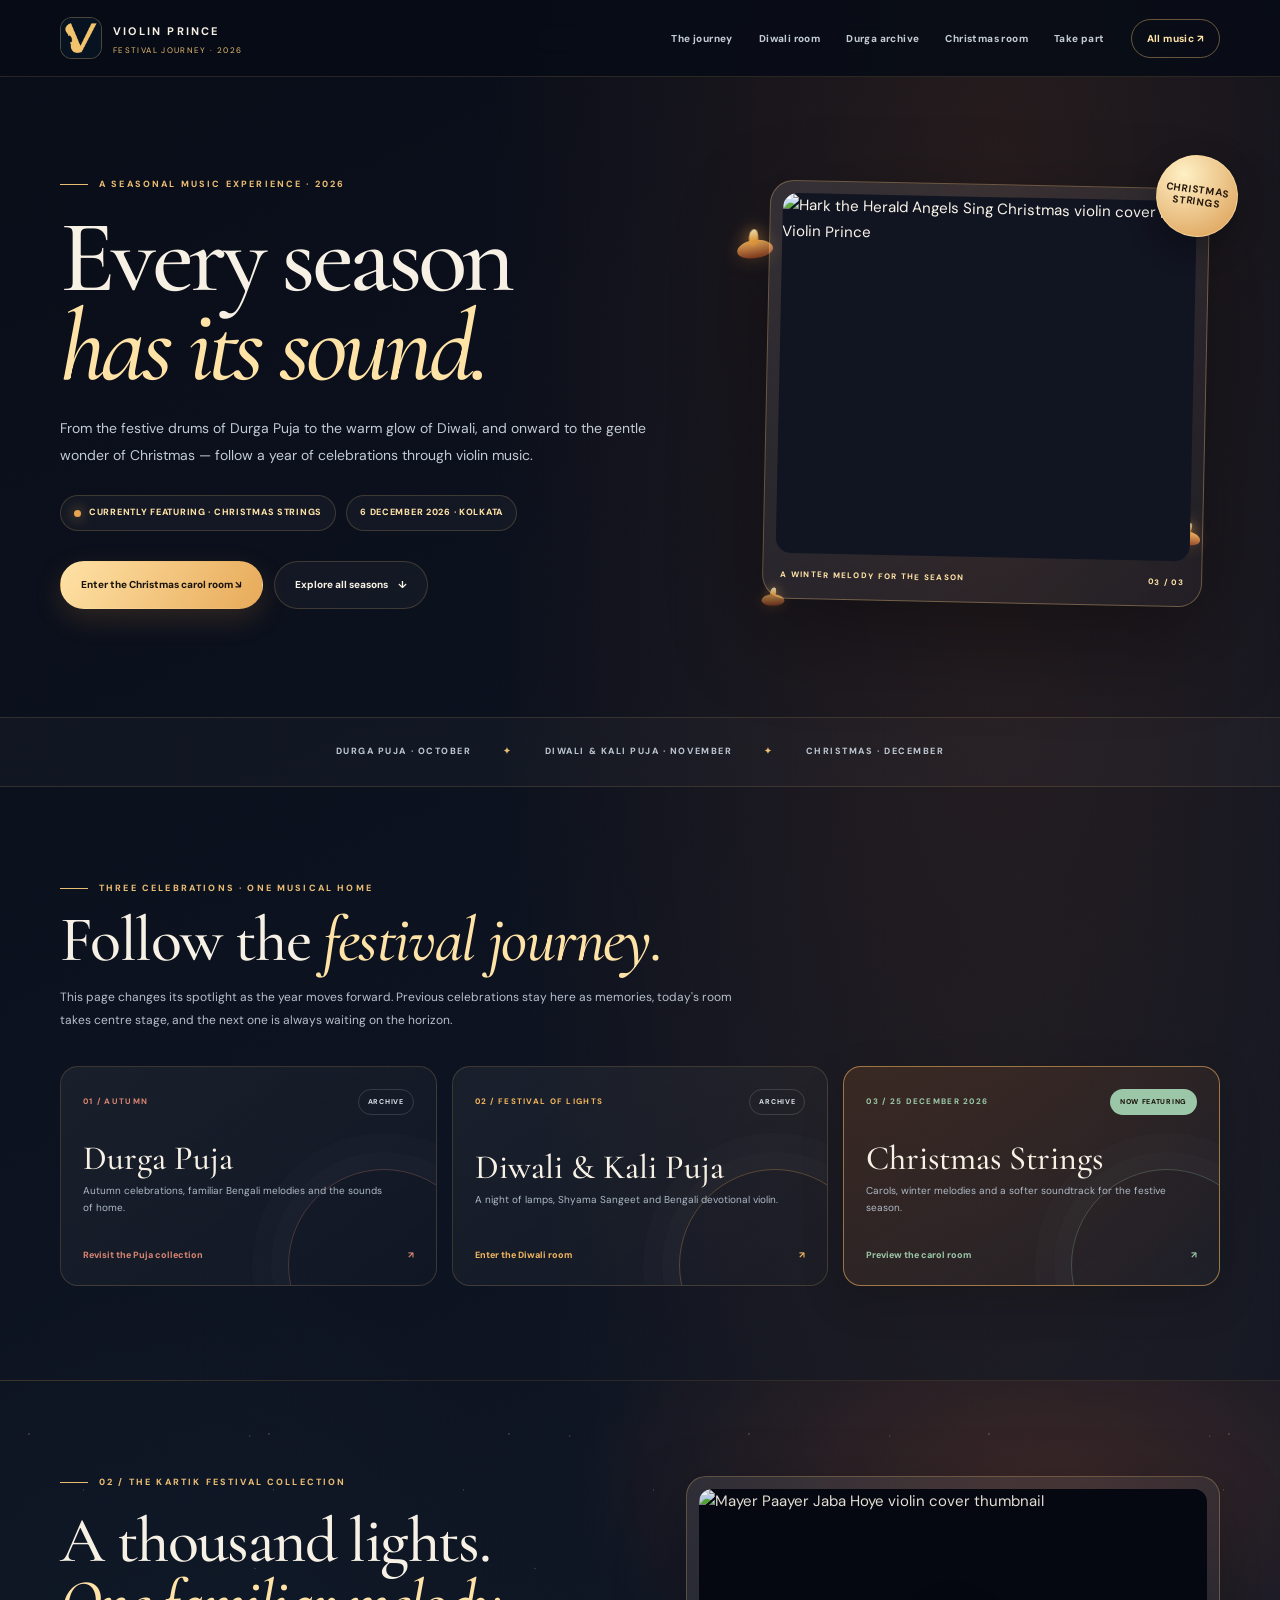
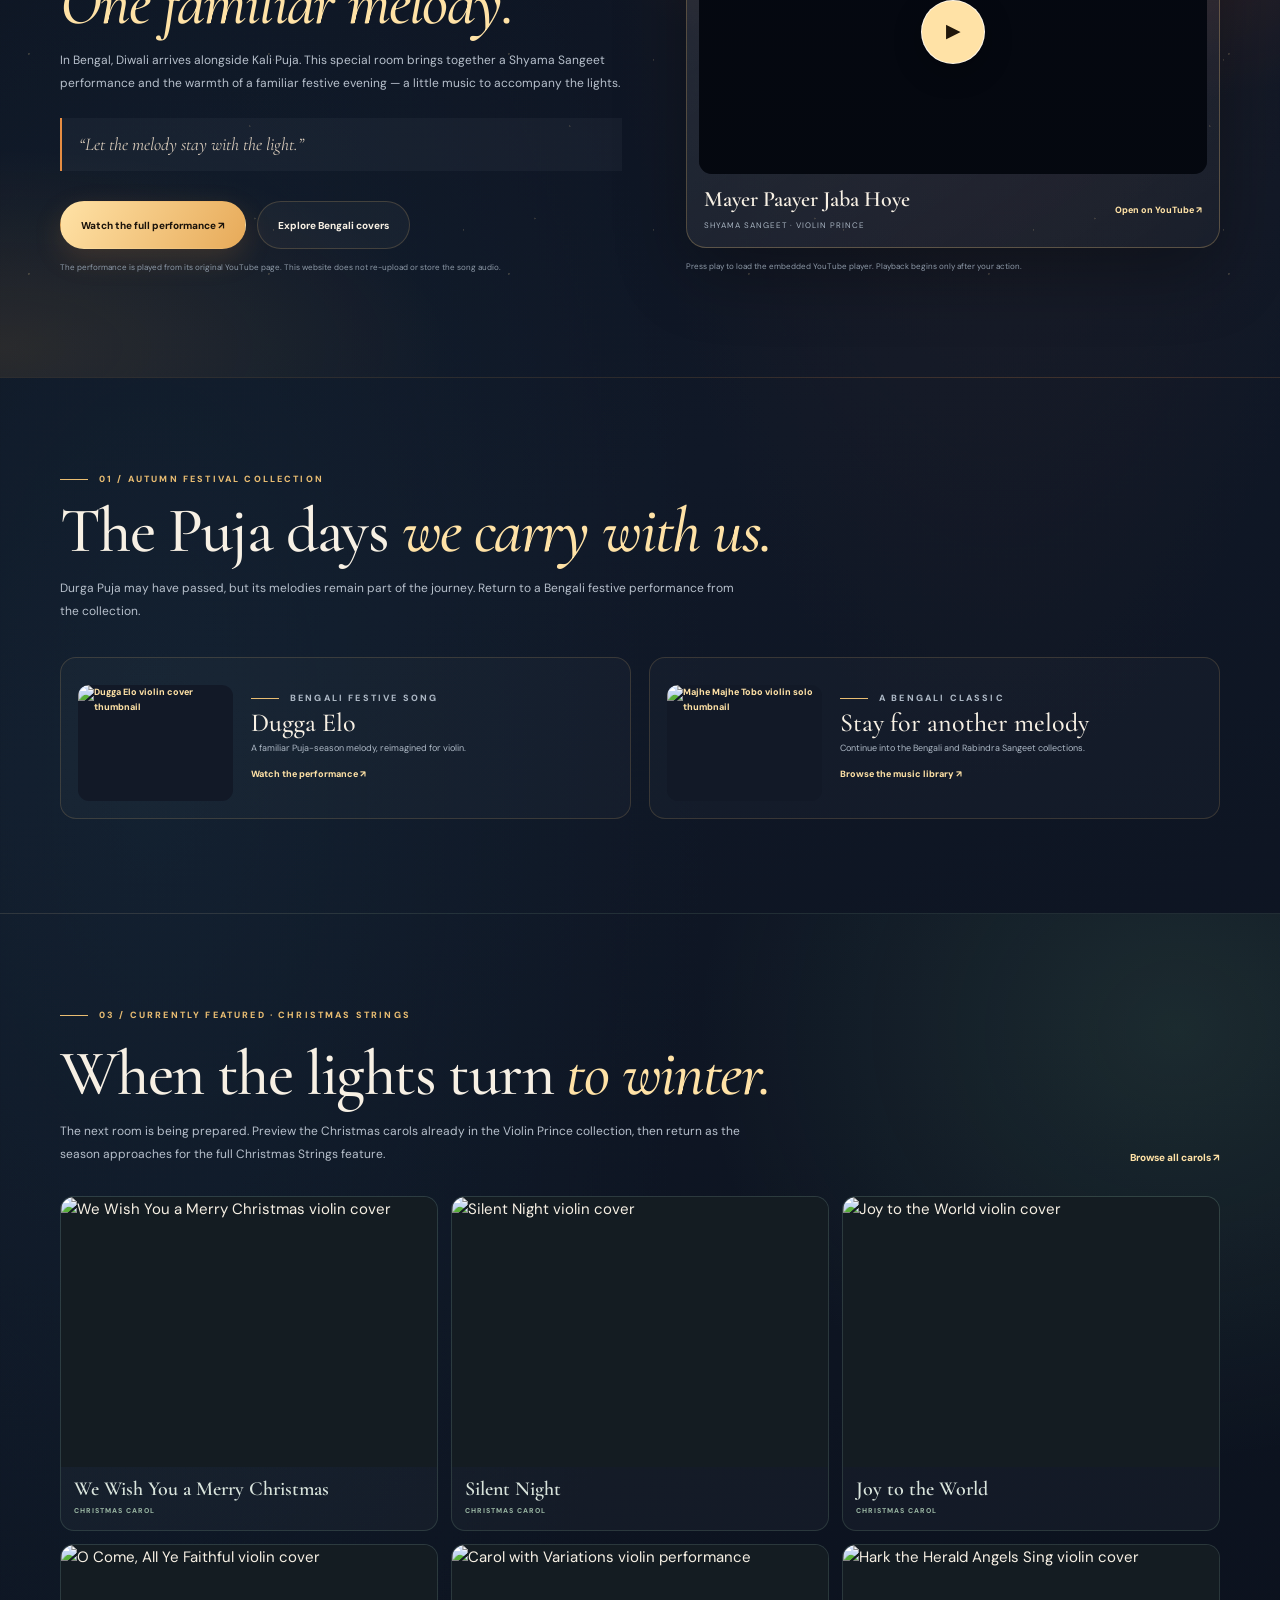
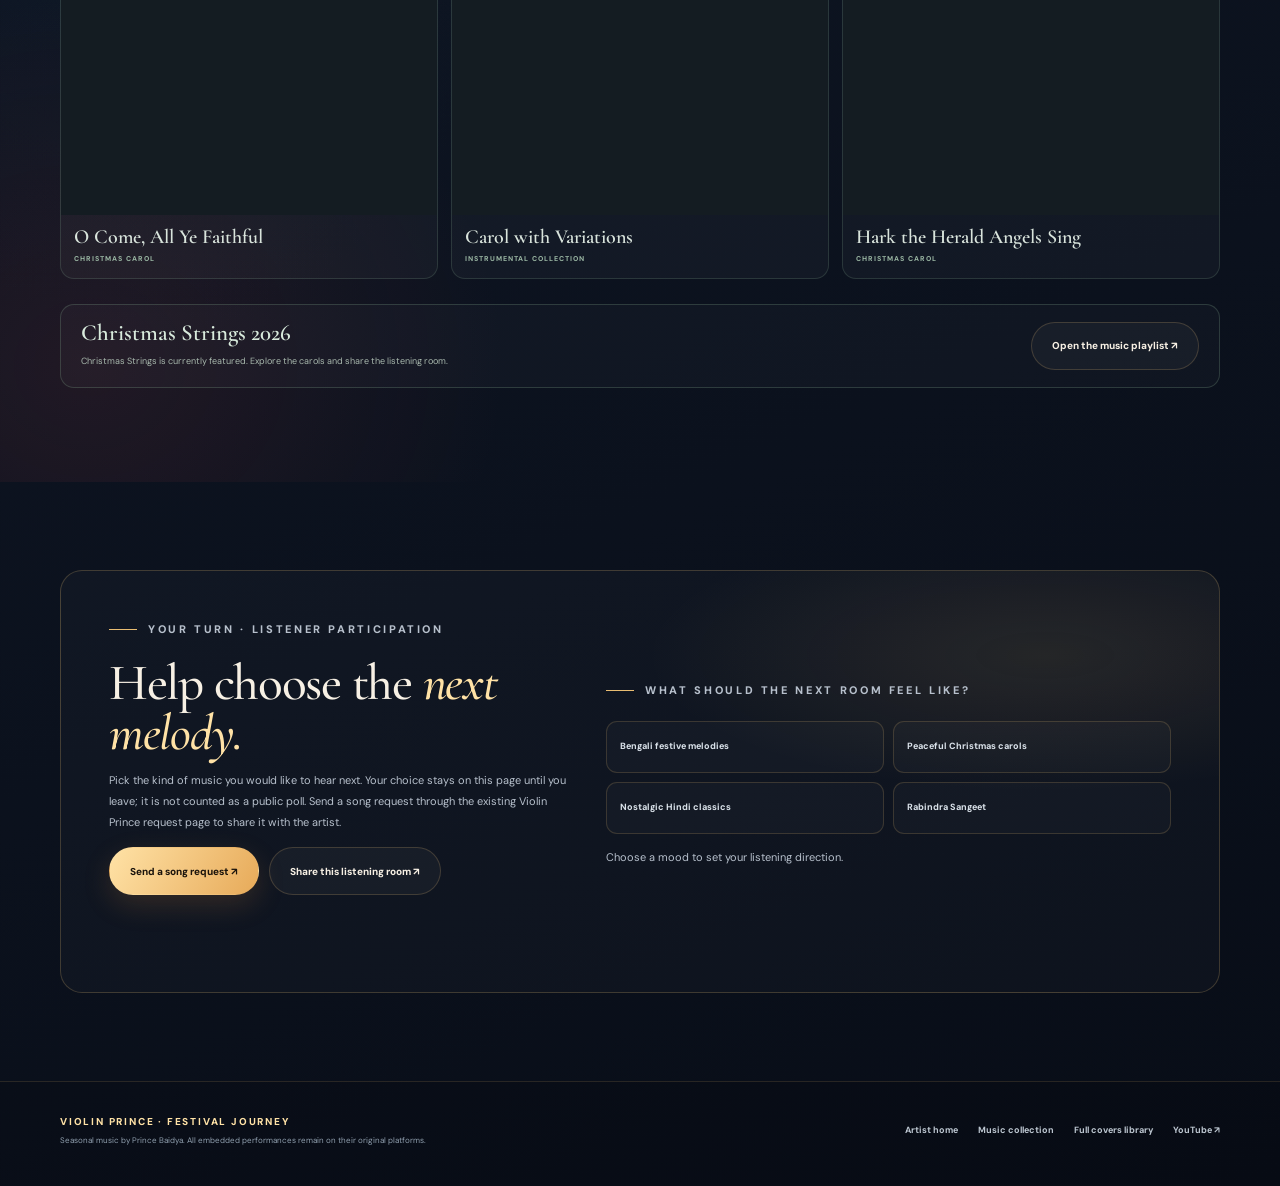
==== commit 671cf242: "Make seasonal featured room update automatically each year" ====
--- a/festivals/index.html
+++ b/festivals/index.html
@@ -497,19 +497,19 @@
           <span class="date-pill" id="todayDate">8 November 2026 · Kolkata</span>
         </div>
         <div class="hero-actions">
-          <a class="button button-primary" href="#diwali">Enter the Diwali room <span aria-hidden="true">↘</span></a>
+          <a class="button button-primary" id="heroSeasonCta" href="#diwali">Enter the Diwali room ↘</a>
           <a class="button" href="#journey">Explore all seasons <span aria-hidden="true">↓</span></a>
         </div>
       </div>
-      <div class="hero-art" aria-label="Diwali-inspired artwork with warm festival lights">
+      <div class="hero-art" id="heroArt" aria-label="Diwali-inspired artwork with warm festival lights">
         <span class="lamp lamp-one" aria-hidden="true"></span>
         <span class="lamp lamp-two" aria-hidden="true"></span>
         <span class="lamp lamp-three" aria-hidden="true"></span>
         <div class="hero-art-frame">
-          <img src="https://i.ytimg.com/vi/pijJjHjaYD4/hqdefault.jpg" width="480" height="360" alt="Mayer Paayer Jaba Hoye Shyama Sangeet violin cover by Violin Prince" fetchpriority="high">
-          <div class="hero-art-caption"><span>Tonight's featured melody</span><span>01 / 03</span></div>
-        </div>
-        <div class="art-stamp" aria-hidden="true">A NIGHT<br>OF LIGHT</div>
+          <img id="heroFeaturedImage" src="https://i.ytimg.com/vi/pijJjHjaYD4/hqdefault.jpg" width="480" height="360" alt="Mayer Paayer Jaba Hoye Shyama Sangeet violin cover by Violin Prince" fetchpriority="high">
+          <div class="hero-art-caption"><span id="heroFeaturedCaption">Tonight's featured melody</span><span id="heroFeaturedOrdinal">02 / 03</span></div>
+        </div>
+        <div class="art-stamp" id="heroStamp" aria-hidden="true">A NIGHT<br>OF LIGHT</div>
       </div>
     </section>
 
@@ -531,12 +531,12 @@
       </div>
       <div class="journey-grid">
         <a class="journey-card" data-room="durga" id="durgaCard" href="#durga">
-          <div class="room-kicker"><span>01 / October 2026</span><span class="room-status" id="durgaStatus">Archive</span></div>
+          <div class="room-kicker"><span>01 / AUTUMN</span><span class="room-status" id="durgaStatus">Archive</span></div>
           <div><h3>Durga Puja</h3><p>Autumn celebrations, familiar Bengali melodies and the sounds of home.</p></div>
           <div class="room-footer"><span>Revisit the Puja collection</span><span aria-hidden="true">↗</span></div>
         </a>
         <a class="journey-card is-current" data-room="diwali" id="diwaliCard" href="#diwali">
-          <div class="room-kicker"><span>02 / 8 November 2026</span><span class="room-status" id="diwaliStatus">Now playing</span></div>
+          <div class="room-kicker"><span>02 / FESTIVAL OF LIGHTS</span><span class="room-status" id="diwaliStatus">Now featuring</span></div>
           <div><h3>Diwali &amp; Kali Puja</h3><p>A night of lamps, Shyama Sangeet and Bengali devotional violin.</p></div>
           <div class="room-footer"><span>Enter the Diwali room</span><span aria-hidden="true">↗</span></div>
         </a>
@@ -551,7 +551,7 @@
     <section class="section diwali-room" id="diwali" aria-labelledby="diwaliTitle">
       <div class="wrap diwali-layout">
         <div class="diwali-copy">
-          <p class="eyebrow">The room that is glowing now · 08.11.2026</p>
+          <p class="eyebrow" id="diwaliSectionKicker">02 / THE KARTIK FESTIVAL WINDOW</p>
           <h2 id="diwaliTitle">A thousand lights.<br><em>One familiar melody.</em></h2>
           <p class="section-intro">In Bengal, Diwali arrives alongside Kali Puja. This special room brings together a Shyama Sangeet performance and the warmth of a familiar festive evening — a little music to accompany the lights.</p>
           <div class="festival-note">“Let the melody stay with the light.”</div>
@@ -580,7 +580,7 @@
     <section class="section wrap" id="durga" aria-labelledby="durgaTitle">
       <div class="section-heading">
         <div>
-          <p class="eyebrow">01 / The archive · October 2026</p>
+          <p class="eyebrow" id="durgaSectionKicker">01 / AUTUMN FESTIVAL ARCHIVE</p>
           <h2 id="durgaTitle">The Puja days <em>we carry with us.</em></h2>
           <p class="section-intro">Durga Puja may have passed, but its melodies remain part of the journey. Return to a Bengali festive performance from the collection.</p>
         </div>
@@ -615,7 +615,7 @@
       <div class="wrap">
         <div class="carol-heading">
           <div>
-            <p class="eyebrow">03 / The next chapter · December 2026</p>
+            <p class="eyebrow" id="christmasSectionKicker">03 / THE WINTER CHAPTER</p>
             <h2 id="christmasTitle">When the lights turn <em>to winter.</em></h2>
             <p class="section-intro">The next room is being prepared. Preview the Christmas carols already in the Violin Prince collection, then return as the season approaches for the full Christmas Strings feature.</p>
           </div>
@@ -723,51 +723,189 @@
         return values.year + "-" + values.month + "-" + values.day;
       }
 
+
+      /*
+       * Seasonal spotlight settings use Kolkata local dates.
+       * Festival days follow the lunisolar calendar, so add a year-specific
+       * override when the Kolkata festival dates are confirmed.
+       * Default windows are editorial campaign windows, not official dates.
+       */
+      var festivalCalendarByYear = {
+        "2026": {
+          durga: { start: "2026-10-10", end: "2026-10-21" },
+          diwali: { start: "2026-10-22", end: "2026-11-14" }
+        },
+        "2027": {
+          durga: { start: "2027-09-29", end: "2027-10-10" },
+          diwali: { start: "2027-10-21", end: "2027-11-14" }
+        }
+      };
+
+      var defaultFestivalWindows = {
+        durga: { startMonthDay: "09-15", endMonthDay: "10-20" },
+        diwali: { startMonthDay: "10-21", endMonthDay: "11-14" }
+      };
+
+      var seasonalFeatures = {
+        durga: {
+          image: "https://i.ytimg.com/vi/sR8Fb1uKvFA/hqdefault.jpg",
+          alt: "Dugga Elo Bengali Durga Puja violin cover by Violin Prince",
+          caption: "The autumn festival feature",
+          stamp: "DURGA PUJA",
+          aria: "Durga Puja seasonal artwork and featured violin performance",
+          cta: "#durga",
+          ctaLabel: "Enter the Durga Puja room ↘",
+          ordinal: "01 / 03"
+        },
+        diwali: {
+          image: "https://i.ytimg.com/vi/pijJjHjaYD4/hqdefault.jpg",
+          alt: "Mayer Paayer Jaba Hoye Shyama Sangeet violin cover by Violin Prince",
+          caption: "Tonight's featured melody",
+          stamp: "A NIGHT OF LIGHT",
+          aria: "Diwali-inspired artwork with warm festival lights",
+          cta: "#diwali",
+          ctaLabel: "Enter the Diwali room ↘",
+          ordinal: "02 / 03"
+        },
+        christmas: {
+          image: "https://i.ytimg.com/vi/bissQ67-Az8/hqdefault.jpg",
+          alt: "Hark the Herald Angels Sing Christmas violin cover by Violin Prince",
+          caption: "A winter melody for the season",
+          stamp: "CHRISTMAS STRINGS",
+          aria: "Christmas carol seasonal artwork and featured violin performance",
+          cta: "#christmas",
+          ctaLabel: "Enter the Christmas carol room ↘",
+          ordinal: "03 / 03"
+        },
+        interlude: {
+          image: "/assets/violin-prince-silhouette-hero.webp",
+          alt: "Violin Prince silhouette artwork",
+          caption: "The music between festivals",
+          stamp: "THREE SEASONS",
+          aria: "Violin Prince Festival Journey artwork",
+          cta: "#journey",
+          ctaLabel: "Explore all festival rooms ↘",
+          ordinal: "FESTIVAL JOURNEY"
+        }
+      };
+
+      function getFestivalWindow(year, name) {
+        var override = festivalCalendarByYear[String(year)];
+        if (override && override[name]) return override[name];
+
+        var defaults = defaultFestivalWindows[name];
+        return {
+          start: year + "-" + defaults.startMonthDay,
+          end: year + "-" + defaults.endMonthDay
+        };
+      }
+
+      function isInsideWindow(date, window) {
+        return date >= window.start && date <= window.end;
+      }
+
       function updateSeason() {
         var today = kolkataDate();
-        var status = "Festival archive";
-        var active = "";
-        var christmasMessage = "The carol room preview is open. The full seasonal feature arrives on 1 December.";
-
-        if (today >= "2026-10-17" && today <= "2026-10-21") {
-          active = "durga";
-          status = "Now playing · Durga Puja";
-        } else if (today >= "2026-10-22" && today <= "2026-11-14") {
-          active = "diwali";
-          status = "Now playing · Diwali & Kali Puja";
-        } else if (today >= "2026-11-15" && today <= "2026-11-30") {
-          active = "christmas";
-          status = "Next chapter · Christmas preview";
-          christmasMessage = "The Christmas preview is open. The full seasonal feature arrives on 1 December.";
-        } else if (today >= "2026-12-01" && today <= "2027-01-06") {
-          active = "christmas";
-          status = "Now playing · Christmas Strings";
-          christmasMessage = "Christmas Strings is the featured room. Explore the carols and share a listening moment.";
-        } else if (today < "2026-10-17") {
-          active = "durga";
-          status = "Coming this season · Durga Puja";
-        } else if (today > "2027-01-06") {
-          active = "christmas";
-          status = "Seasonal archive · Christmas Strings";
-          christmasMessage = "The Christmas room is now part of the archive. A new festival chapter will be announced here.";
+        var year = Number(today.slice(0, 4));
+        var monthDay = today.slice(5);
+        var durgaWindow = getFestivalWindow(year, "durga");
+        var diwaliWindow = getFestivalWindow(year, "diwali");
+        var phase = "interlude";
+        var status = "Between festival seasons · Explore the archive";
+        var christmasMessage = "The seasonal rooms stay open all year. Durga Puja is the next chapter in the festival journey.";
+        var feature = seasonalFeatures.interlude;
+
+        if (isInsideWindow(today, durgaWindow)) {
+          phase = "durga";
+          status = "Currently featuring · Durga Puja";
+          christmasMessage = "The Christmas carol room is coming later in the year. Explore the current Durga Puja feature first.";
+          feature = seasonalFeatures.durga;
+        } else if (isInsideWindow(today, diwaliWindow)) {
+          phase = "diwali";
+          status = "Currently featuring · Diwali & Kali Puja";
+          christmasMessage = "The Christmas carol room preview opens on 15 November. Come back for the next seasonal chapter.";
+          feature = seasonalFeatures.diwali;
+        } else if (monthDay >= "11-15" && monthDay <= "11-30") {
+          phase = "christmas-preview";
+          status = "Next feature · Christmas Strings preview";
+          christmasMessage = "The Christmas preview is open. Christmas Strings becomes the featured room on 1 December.";
+          feature = seasonalFeatures.christmas;
+        } else if (monthDay >= "12-01" || monthDay <= "01-06") {
+          phase = "christmas";
+          status = "Currently featuring · Christmas Strings";
+          christmasMessage = "Christmas Strings is currently featured. Explore the carols and share the listening room.";
+          feature = seasonalFeatures.christmas;
         }
 
+        var dateLabel = new Intl.DateTimeFormat("en-IN", {
+          timeZone: "Asia/Kolkata",
+          day: "numeric",
+          month: "long",
+          year: "numeric"
+        }).format(new Date());
+
         document.getElementById("seasonStatus").textContent = status;
-        document.getElementById("todayDate").textContent =
-          new Intl.DateTimeFormat("en-IN", {
-            timeZone: "Asia/Kolkata", day: "numeric", month: "long", year: "numeric"
-          }).format(new Date()) + " · Kolkata";
+        document.getElementById("todayDate").textContent = dateLabel + " · Kolkata";
         document.getElementById("christmasCountdown").textContent = christmasMessage;
+
+        var heroImage = document.getElementById("heroFeaturedImage");
+        var heroArt = document.getElementById("heroArt");
+        var heroCaption = document.getElementById("heroFeaturedCaption");
+        var heroOrdinal = document.getElementById("heroFeaturedOrdinal");
+        var heroStamp = document.getElementById("heroStamp");
+        var heroCta = document.getElementById("heroSeasonCta");
+
+        heroImage.src = feature.image;
+        heroImage.alt = feature.alt;
+        heroArt.setAttribute("aria-label", feature.aria);
+        heroCaption.textContent = feature.caption;
+        heroOrdinal.textContent = feature.ordinal;
+        heroStamp.textContent = feature.stamp;
+        heroCta.href = feature.cta;
+        heroCta.textContent = feature.ctaLabel;
+
+        var highlightedRoom = phase === "christmas-preview" ? "christmas" :
+          (phase === "interlude" ? "" : phase);
 
         ["durga", "diwali", "christmas"].forEach(function (room) {
           var card = document.getElementById(room + "Card");
-          if (card) card.classList.toggle("is-current", room === active);
+          if (card) card.classList.toggle("is-current", room === highlightedRoom);
         });
-        document.getElementById("durgaStatus").textContent = active === "durga" ? "Now playing" : "Archive";
-        document.getElementById("diwaliStatus").textContent = active === "diwali" ? "Now playing" : (today > "2026-11-14" ? "Archive" : "Festival special");
-        document.getElementById("christmasStatus").textContent = active === "christmas" ? (today >= "2026-12-01" ? "Now playing" : "Next chapter") : "Coming next";
+
+        var durgaStatus = "Archive";
+        var diwaliStatus = "Archive";
+        var christmasStatus = "Archive";
+
+        if (phase === "durga") {
+          durgaStatus = "Now featuring";
+          diwaliStatus = "Coming next";
+          christmasStatus = "Coming later";
+        } else if (phase === "diwali") {
+          diwaliStatus = "Now featuring";
+          christmasStatus = "Coming next";
+        } else if (phase === "christmas-preview") {
+          christmasStatus = "Preview open";
+        } else if (phase === "christmas") {
+          christmasStatus = "Now featuring";
+        } else {
+          durgaStatus = "Coming next";
+        }
+
+        document.getElementById("durgaStatus").textContent = durgaStatus;
+        document.getElementById("diwaliStatus").textContent = diwaliStatus;
+        document.getElementById("christmasStatus").textContent = christmasStatus;
+
+        document.getElementById("durgaSectionKicker").textContent =
+          phase === "durga" ? "01 / CURRENTLY FEATURED · DURGA PUJA" : "01 / AUTUMN FESTIVAL COLLECTION";
+        document.getElementById("diwaliSectionKicker").textContent =
+          phase === "diwali" ? "02 / CURRENTLY FEATURED · DIWALI & KALI PUJA" : "02 / THE KARTIK FESTIVAL COLLECTION";
+        document.getElementById("christmasSectionKicker").textContent =
+          phase === "christmas" ? "03 / CURRENTLY FEATURED · CHRISTMAS STRINGS" :
+          (phase === "christmas-preview" ? "03 / NEXT FEATURE · CHRISTMAS PREVIEW" : "03 / THE WINTER CAROL COLLECTION");
       }
       updateSeason();
+
+      
 
       document.querySelectorAll(".video-shell[data-video-id]").forEach(function (shell) {
         var button = shell.querySelector("button");
